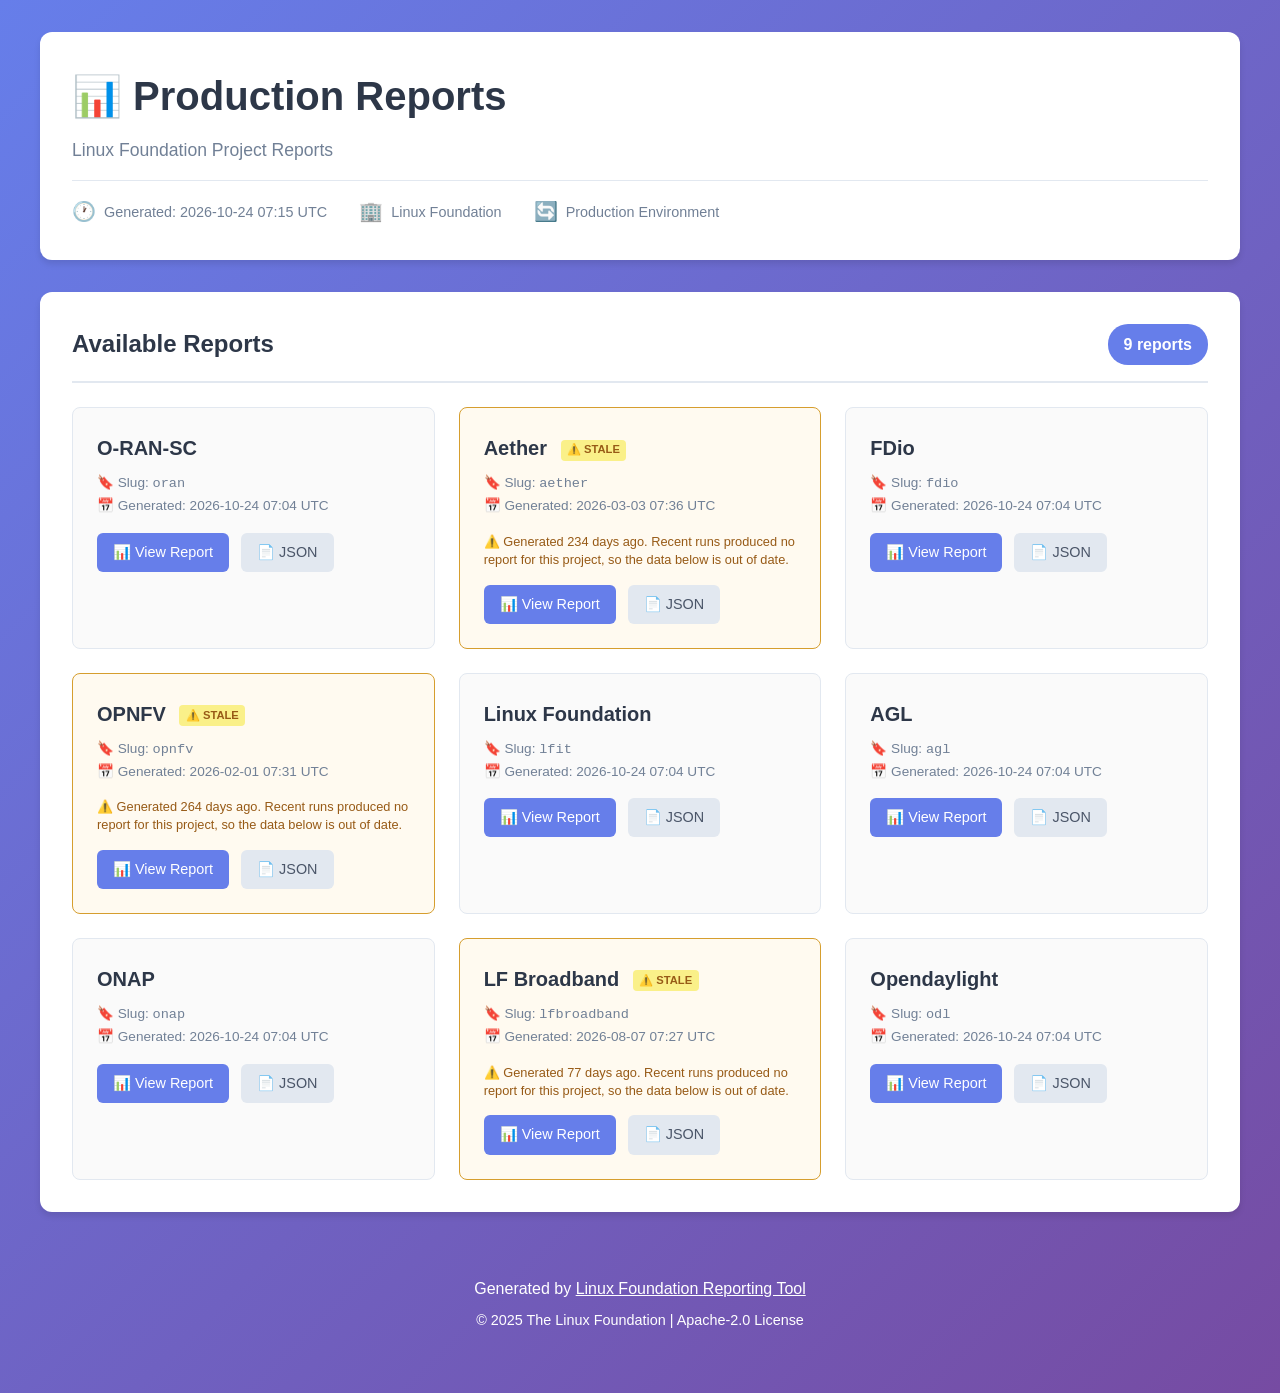
==== index.html @ 76a61de2 "chore: update production reports (run 40072667427) Generated: 2026-10-24T07:04:10Z Reports: 6 projec" ====
<!DOCTYPE html>
<html lang="en">
<head>
  <meta charset="UTF-8">
  <meta name="viewport" content="width=device-width, initial-scale=1.0">
  <title>Production Reports - Linux Foundation Reports</title>
  <style>
    * {
      margin: 0;
      padding: 0;
      box-sizing: border-box;
    }

    body {
      font-family: -apple-system, BlinkMacSystemFont, 'Segoe UI', Roboto,
                   'Helvetica Neue', Arial, sans-serif;
      line-height: 1.6;
      color: #333;
      background: linear-gradient(135deg, #667eea 0%, #764ba2 100%);
      min-height: 100vh;
      padding: 2rem 1rem;
    }

    .container {
      max-width: 1200px;
      margin: 0 auto;
    }

    header {
      background: white;
      border-radius: 12px;
      padding: 2rem;
      margin-bottom: 2rem;
      box-shadow: 0 4px 6px rgba(0, 0, 0, 0.1);
    }

    h1 {
      font-size: 2.5rem;
      margin-bottom: 0.5rem;
      color: #2d3748;
    }

    .subtitle {
      font-size: 1.1rem;
      color: #718096;
      margin-bottom: 1rem;
    }

    .meta {
      display: flex;
      gap: 2rem;
      flex-wrap: wrap;
      font-size: 0.9rem;
      color: #718096;
      padding-top: 1rem;
      border-top: 1px solid #e2e8f0;
    }

    .meta-item {
      display: flex;
      align-items: center;
      gap: 0.5rem;
    }

    .meta-icon {
      font-size: 1.2rem;
    }

    main {
      background: white;
      border-radius: 12px;
      padding: 2rem;
      box-shadow: 0 4px 6px rgba(0, 0, 0, 0.1);
    }

    .reports-header {
      display: flex;
      justify-content: space-between;
      align-items: center;
      margin-bottom: 1.5rem;
      padding-bottom: 1rem;
      border-bottom: 2px solid #e2e8f0;
    }

    .reports-title {
      font-size: 1.5rem;
      color: #2d3748;
    }

    .report-count {
      background: #667eea;
      color: white;
      padding: 0.5rem 1rem;
      border-radius: 20px;
      font-weight: 600;
    }

    .reports-grid {
      display: grid;
      grid-template-columns: repeat(auto-fill, minmax(300px, 1fr));
      gap: 1.5rem;
    }

    .report-card {
      border: 1px solid #e2e8f0;
      border-radius: 8px;
      padding: 1.5rem;
      transition: all 0.3s ease;
      background: #fafafa;
    }

    .report-card:hover {
      transform: translateY(-4px);
      box-shadow: 0 8px 16px rgba(102, 126, 234, 0.2);
      border-color: #667eea;
    }

    .report-card.stale {
      border-color: #d69e2e;
      background: #fffaf0;
    }

    .stale-badge {
      display: inline-block;
      font-size: 0.7rem;
      font-weight: 600;
      color: #975a16;
      background: #faf089;
      border-radius: 4px;
      padding: 0.1rem 0.4rem;
      margin-left: 0.5rem;
      vertical-align: middle;
    }

    .stale-note {
      font-size: 0.8rem;
      line-height: 1.4;
      color: #975a16;
      margin-bottom: 1rem;
    }

    .report-name {
      font-size: 1.25rem;
      font-weight: 600;
      color: #2d3748;
      margin-bottom: 0.5rem;
    }

    .report-info {
      font-size: 0.85rem;
      color: #718096;
      margin-bottom: 1rem;
    }

    .report-links {
      display: flex;
      gap: 0.75rem;
      flex-wrap: wrap;
    }

    .btn {
      display: inline-flex;
      align-items: center;
      gap: 0.5rem;
      padding: 0.5rem 1rem;
      border-radius: 6px;
      text-decoration: none;
      font-weight: 500;
      font-size: 0.9rem;
      transition: all 0.2s ease;
    }

    .btn-primary {
      background: #667eea;
      color: white;
    }

    .btn-primary:hover {
      background: #5568d3;
      transform: translateY(-1px);
    }

    .btn-secondary {
      background: #e2e8f0;
      color: #4a5568;
    }

    .btn-secondary:hover {
      background: #cbd5e0;
    }

    .empty-state {
      text-align: center;
      padding: 4rem 2rem;
      color: #718096;
    }

    .empty-state-icon {
      font-size: 4rem;
      margin-bottom: 1rem;
    }

    footer {
      text-align: center;
      padding: 2rem;
      color: white;
      margin-top: 2rem;
    }

    footer a {
      color: white;
      text-decoration: underline;
    }

    @media (max-width: 768px) {
      h1 {
        font-size: 2rem;
      }

      .reports-grid {
        grid-template-columns: 1fr;
      }

      .meta {
        flex-direction: column;
        gap: 0.5rem;
      }
    }
  </style>
</head>
<body>
  <div class="container">
    <header>
      <h1>📊 Production Reports</h1>
      <p class="subtitle">Linux Foundation Project Reports</p>
      <div class="meta">
        <div class="meta-item">
          <span class="meta-icon">🕐</span>
          <span>Generated: 2026-10-24 07:15 UTC</span>
        </div>
        <div class="meta-item">
          <span class="meta-icon">🏢</span>
          <span>Linux Foundation</span>
        </div>
        <div class="meta-item">
          <span class="meta-icon">🔄</span>
          <span>Production Environment</span>
        </div>
      </div>
    </header>

    <main>
      <div class="reports-header">
        <h2 class="reports-title">Available Reports</h2>
        <span class="report-count">9 reports</span>
      </div>

<div class="reports-grid">
        <div class="report-card">
          <div class="report-name">O-RAN-SC</div>
          <div class="report-info">
            <div>🔖 Slug: <code>oran</code></div>
            <div>📅 Generated: 2026-10-24 07:04 UTC</div>
          </div>
          
          <div class="report-links">
            <a href="/project-reporting-tool/oran/report.html" class="btn btn-primary">
              📊 View Report
            </a>
            <a href="/project-reporting-tool/oran/report_raw.json" class="btn btn-secondary">
              📄 JSON
            </a>
          </div>
        </div>
        <div class="report-card stale">
          <div class="report-name">Aether <span class="stale-badge">⚠️ STALE</span></div>
          <div class="report-info">
            <div>🔖 Slug: <code>aether</code></div>
            <div>📅 Generated: 2026-03-03 07:36 UTC</div>
          </div>
          <div class="stale-note">⚠️ Generated 234 days ago. Recent runs produced no report for this project, so the data below is out of date.</div>
          <div class="report-links">
            <a href="/project-reporting-tool/aether/report.html" class="btn btn-primary">
              📊 View Report
            </a>
            <a href="/project-reporting-tool/aether/report_raw.json" class="btn btn-secondary">
              📄 JSON
            </a>
          </div>
        </div>
        <div class="report-card">
          <div class="report-name">FDio</div>
          <div class="report-info">
            <div>🔖 Slug: <code>fdio</code></div>
            <div>📅 Generated: 2026-10-24 07:04 UTC</div>
          </div>
          
          <div class="report-links">
            <a href="/project-reporting-tool/fdio/report.html" class="btn btn-primary">
              📊 View Report
            </a>
            <a href="/project-reporting-tool/fdio/report_raw.json" class="btn btn-secondary">
              📄 JSON
            </a>
          </div>
        </div>
        <div class="report-card stale">
          <div class="report-name">OPNFV <span class="stale-badge">⚠️ STALE</span></div>
          <div class="report-info">
            <div>🔖 Slug: <code>opnfv</code></div>
            <div>📅 Generated: 2026-02-01 07:31 UTC</div>
          </div>
          <div class="stale-note">⚠️ Generated 264 days ago. Recent runs produced no report for this project, so the data below is out of date.</div>
          <div class="report-links">
            <a href="/project-reporting-tool/opnfv/report.html" class="btn btn-primary">
              📊 View Report
            </a>
            <a href="/project-reporting-tool/opnfv/report_raw.json" class="btn btn-secondary">
              📄 JSON
            </a>
          </div>
        </div>
        <div class="report-card">
          <div class="report-name">Linux Foundation</div>
          <div class="report-info">
            <div>🔖 Slug: <code>lfit</code></div>
            <div>📅 Generated: 2026-10-24 07:04 UTC</div>
          </div>
          
          <div class="report-links">
            <a href="/project-reporting-tool/lfit/report.html" class="btn btn-primary">
              📊 View Report
            </a>
            <a href="/project-reporting-tool/lfit/report_raw.json" class="btn btn-secondary">
              📄 JSON
            </a>
          </div>
        </div>
        <div class="report-card">
          <div class="report-name">AGL</div>
          <div class="report-info">
            <div>🔖 Slug: <code>agl</code></div>
            <div>📅 Generated: 2026-10-24 07:04 UTC</div>
          </div>
          
          <div class="report-links">
            <a href="/project-reporting-tool/agl/report.html" class="btn btn-primary">
              📊 View Report
            </a>
            <a href="/project-reporting-tool/agl/report_raw.json" class="btn btn-secondary">
              📄 JSON
            </a>
          </div>
        </div>
        <div class="report-card">
          <div class="report-name">ONAP</div>
          <div class="report-info">
            <div>🔖 Slug: <code>onap</code></div>
            <div>📅 Generated: 2026-10-24 07:04 UTC</div>
          </div>
          
          <div class="report-links">
            <a href="/project-reporting-tool/onap/report.html" class="btn btn-primary">
              📊 View Report
            </a>
            <a href="/project-reporting-tool/onap/report_raw.json" class="btn btn-secondary">
              📄 JSON
            </a>
          </div>
        </div>
        <div class="report-card stale">
          <div class="report-name">LF Broadband <span class="stale-badge">⚠️ STALE</span></div>
          <div class="report-info">
            <div>🔖 Slug: <code>lfbroadband</code></div>
            <div>📅 Generated: 2026-08-07 07:27 UTC</div>
          </div>
          <div class="stale-note">⚠️ Generated 77 days ago. Recent runs produced no report for this project, so the data below is out of date.</div>
          <div class="report-links">
            <a href="/project-reporting-tool/lfbroadband/report.html" class="btn btn-primary">
              📊 View Report
            </a>
            <a href="/project-reporting-tool/lfbroadband/report_raw.json" class="btn btn-secondary">
              📄 JSON
            </a>
          </div>
        </div>
        <div class="report-card">
          <div class="report-name">Opendaylight</div>
          <div class="report-info">
            <div>🔖 Slug: <code>odl</code></div>
            <div>📅 Generated: 2026-10-24 07:04 UTC</div>
          </div>
          
          <div class="report-links">
            <a href="/project-reporting-tool/odl/report.html" class="btn btn-primary">
              📊 View Report
            </a>
            <a href="/project-reporting-tool/odl/report_raw.json" class="btn btn-secondary">
              📄 JSON
            </a>
          </div>
        </div>
      </div>
    </main>

    <footer>
      <p>
        Generated by
        <a href="https://github.com/lfreleng-actions/project-reporting-tool" target="_blank">
          Linux Foundation Reporting Tool
        </a>
      </p>
      <p style="margin-top: 0.5rem; font-size: 0.9rem;">
        &copy; 2025 The Linux Foundation | Apache-2.0 License
      </p>
    </footer>
  </div>
</body>
</html>
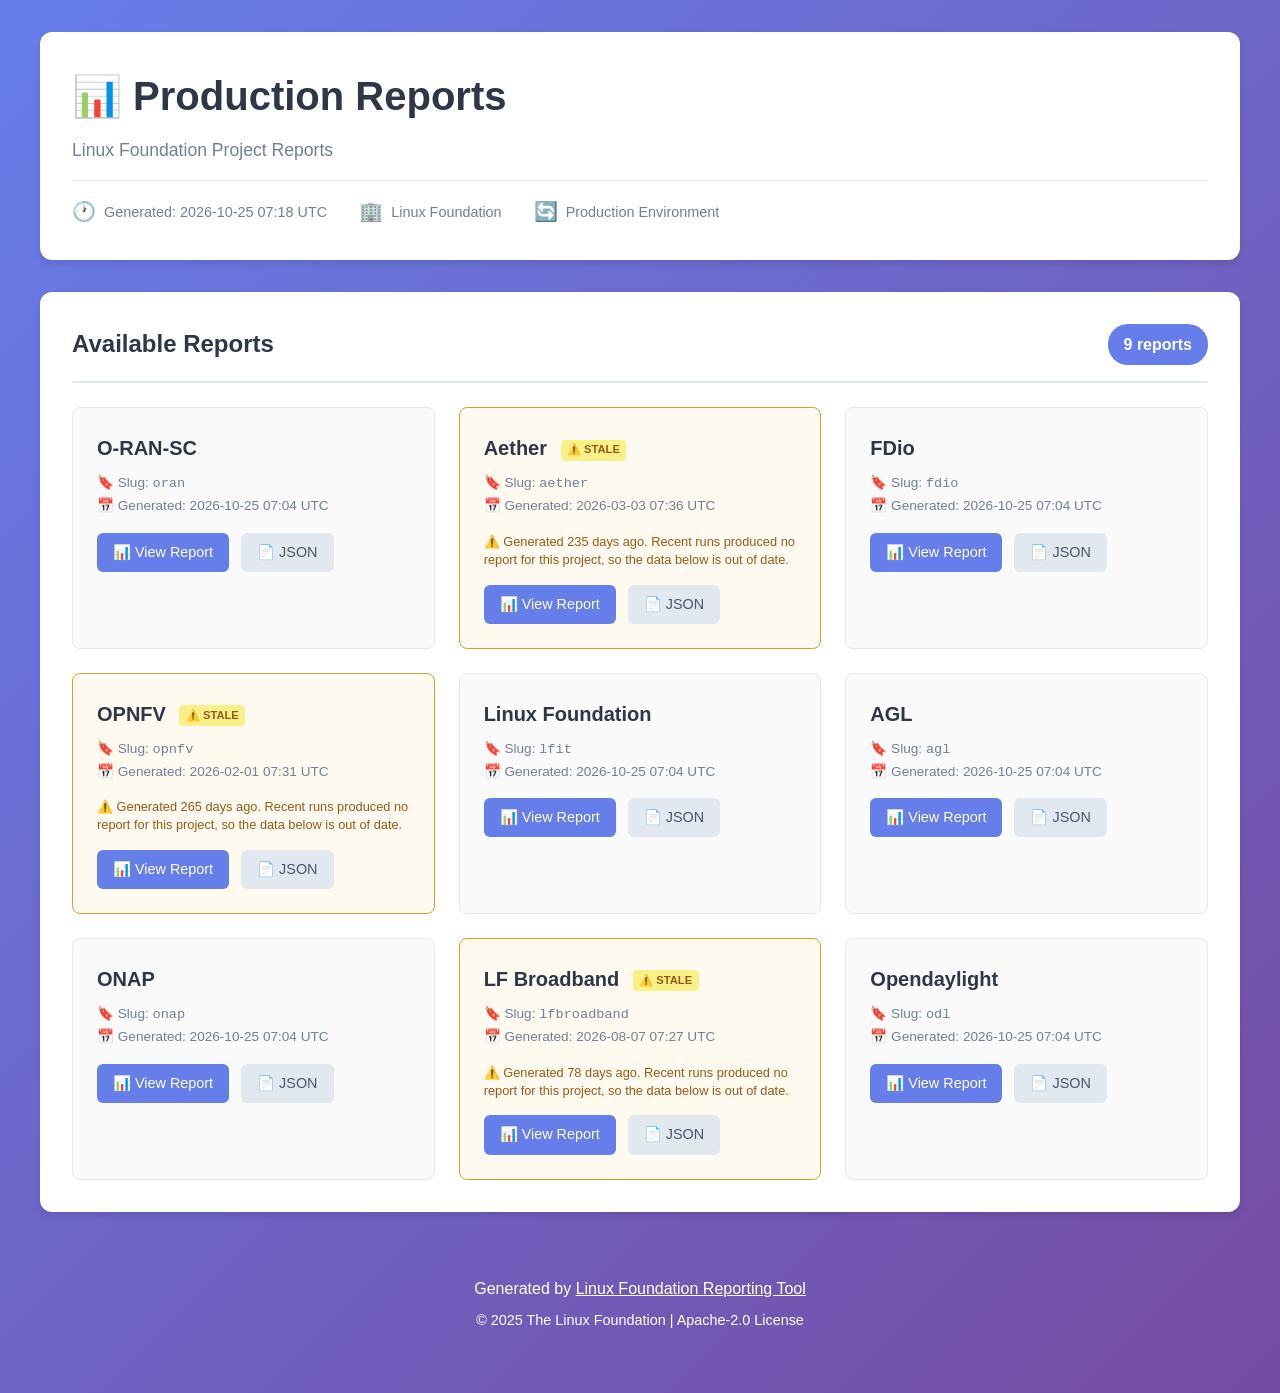
==== commit bab771f5: "chore: update production reports (run 40171403114) Generated: 2026-10-25T07:04:35Z Reports: 6 projec" ====
--- a/index.html
+++ b/index.html
@@ -236,7 +236,7 @@
       <div class="meta">
         <div class="meta-item">
           <span class="meta-icon">🕐</span>
-          <span>Generated: 2026-10-24 07:15 UTC</span>
+          <span>Generated: 2026-10-25 07:18 UTC</span>
         </div>
         <div class="meta-item">
           <span class="meta-icon">🏢</span>
@@ -260,7 +260,7 @@
           <div class="report-name">O-RAN-SC</div>
           <div class="report-info">
             <div>🔖 Slug: <code>oran</code></div>
-            <div>📅 Generated: 2026-10-24 07:04 UTC</div>
+            <div>📅 Generated: 2026-10-25 07:04 UTC</div>
           </div>
           
           <div class="report-links">
@@ -278,7 +278,7 @@
             <div>🔖 Slug: <code>aether</code></div>
             <div>📅 Generated: 2026-03-03 07:36 UTC</div>
           </div>
-          <div class="stale-note">⚠️ Generated 234 days ago. Recent runs produced no report for this project, so the data below is out of date.</div>
+          <div class="stale-note">⚠️ Generated 235 days ago. Recent runs produced no report for this project, so the data below is out of date.</div>
           <div class="report-links">
             <a href="/project-reporting-tool/aether/report.html" class="btn btn-primary">
               📊 View Report
@@ -292,7 +292,7 @@
           <div class="report-name">FDio</div>
           <div class="report-info">
             <div>🔖 Slug: <code>fdio</code></div>
-            <div>📅 Generated: 2026-10-24 07:04 UTC</div>
+            <div>📅 Generated: 2026-10-25 07:04 UTC</div>
           </div>
           
           <div class="report-links">
@@ -310,7 +310,7 @@
             <div>🔖 Slug: <code>opnfv</code></div>
             <div>📅 Generated: 2026-02-01 07:31 UTC</div>
           </div>
-          <div class="stale-note">⚠️ Generated 264 days ago. Recent runs produced no report for this project, so the data below is out of date.</div>
+          <div class="stale-note">⚠️ Generated 265 days ago. Recent runs produced no report for this project, so the data below is out of date.</div>
           <div class="report-links">
             <a href="/project-reporting-tool/opnfv/report.html" class="btn btn-primary">
               📊 View Report
@@ -324,7 +324,7 @@
           <div class="report-name">Linux Foundation</div>
           <div class="report-info">
             <div>🔖 Slug: <code>lfit</code></div>
-            <div>📅 Generated: 2026-10-24 07:04 UTC</div>
+            <div>📅 Generated: 2026-10-25 07:04 UTC</div>
           </div>
           
           <div class="report-links">
@@ -340,7 +340,7 @@
           <div class="report-name">AGL</div>
           <div class="report-info">
             <div>🔖 Slug: <code>agl</code></div>
-            <div>📅 Generated: 2026-10-24 07:04 UTC</div>
+            <div>📅 Generated: 2026-10-25 07:04 UTC</div>
           </div>
           
           <div class="report-links">
@@ -356,7 +356,7 @@
           <div class="report-name">ONAP</div>
           <div class="report-info">
             <div>🔖 Slug: <code>onap</code></div>
-            <div>📅 Generated: 2026-10-24 07:04 UTC</div>
+            <div>📅 Generated: 2026-10-25 07:04 UTC</div>
           </div>
           
           <div class="report-links">
@@ -374,7 +374,7 @@
             <div>🔖 Slug: <code>lfbroadband</code></div>
             <div>📅 Generated: 2026-08-07 07:27 UTC</div>
           </div>
-          <div class="stale-note">⚠️ Generated 77 days ago. Recent runs produced no report for this project, so the data below is out of date.</div>
+          <div class="stale-note">⚠️ Generated 78 days ago. Recent runs produced no report for this project, so the data below is out of date.</div>
           <div class="report-links">
             <a href="/project-reporting-tool/lfbroadband/report.html" class="btn btn-primary">
               📊 View Report
@@ -388,7 +388,7 @@
           <div class="report-name">Opendaylight</div>
           <div class="report-info">
             <div>🔖 Slug: <code>odl</code></div>
-            <div>📅 Generated: 2026-10-24 07:04 UTC</div>
+            <div>📅 Generated: 2026-10-25 07:04 UTC</div>
           </div>
           
           <div class="report-links">
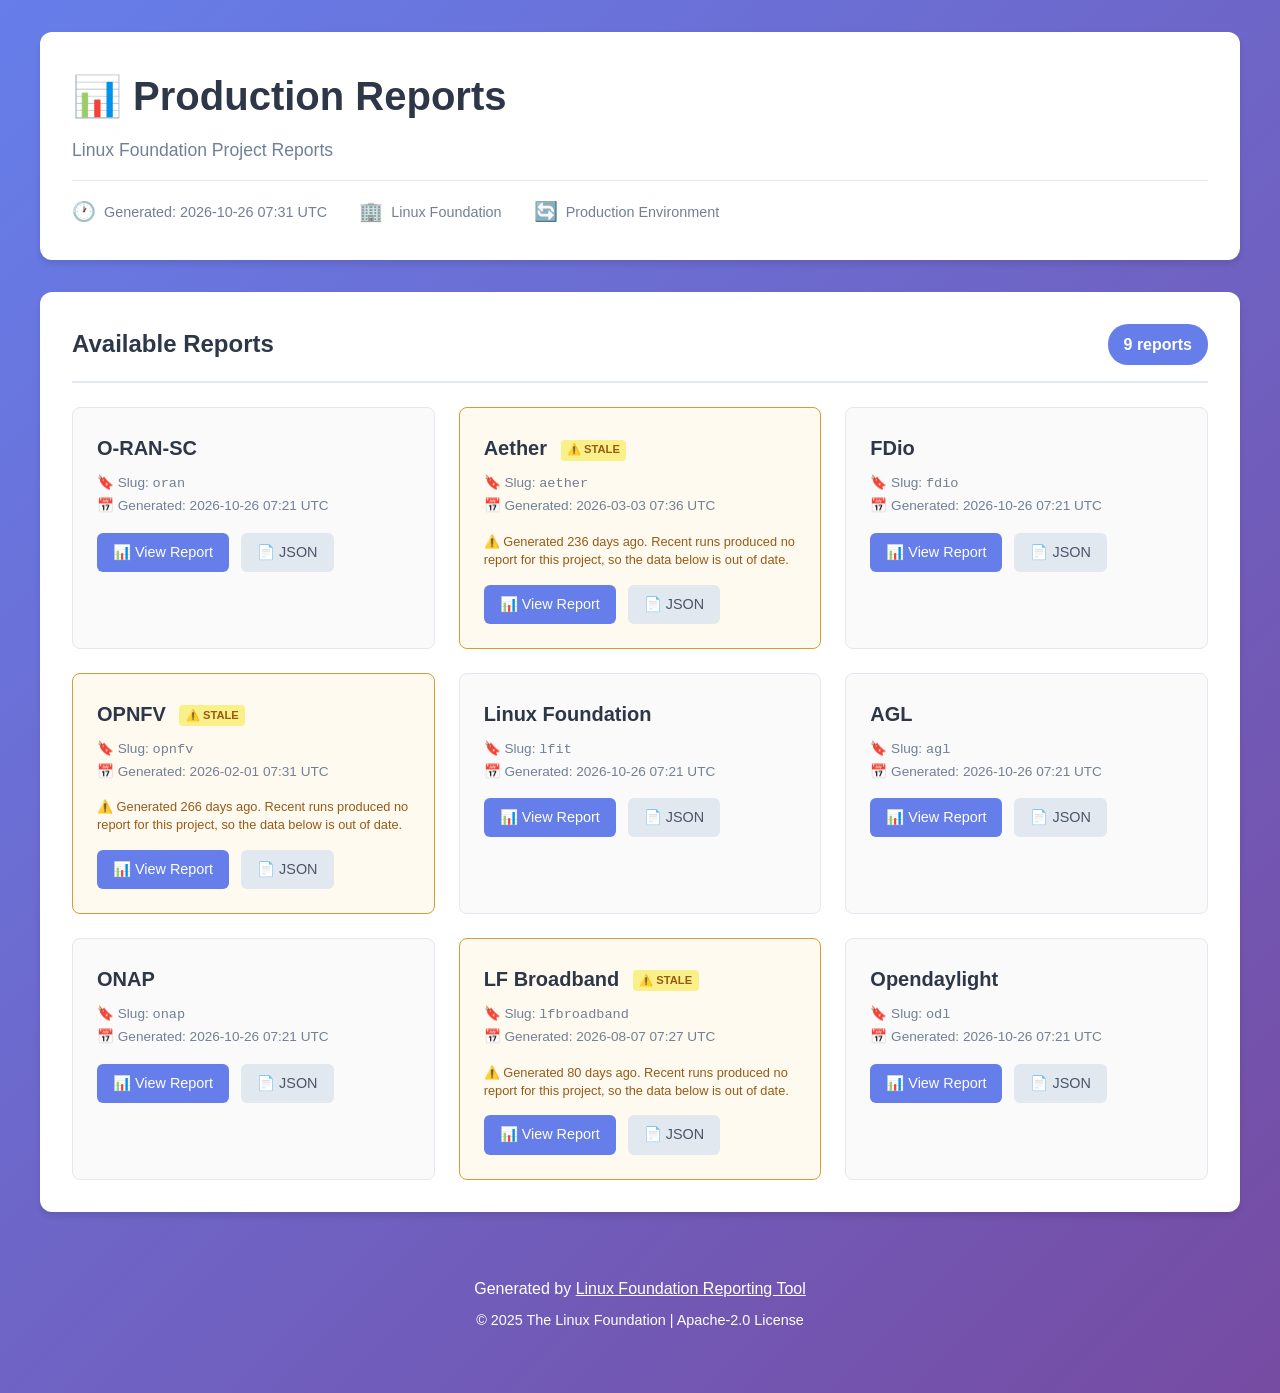
==== commit 489b50f2: "chore: update production reports (run 40285316147) Generated: 2026-10-26T07:21:49Z Reports: 6 projec" ====
--- a/index.html
+++ b/index.html
@@ -236,7 +236,7 @@
       <div class="meta">
         <div class="meta-item">
           <span class="meta-icon">🕐</span>
-          <span>Generated: 2026-10-25 07:18 UTC</span>
+          <span>Generated: 2026-10-26 07:31 UTC</span>
         </div>
         <div class="meta-item">
           <span class="meta-icon">🏢</span>
@@ -260,7 +260,7 @@
           <div class="report-name">O-RAN-SC</div>
           <div class="report-info">
             <div>🔖 Slug: <code>oran</code></div>
-            <div>📅 Generated: 2026-10-25 07:04 UTC</div>
+            <div>📅 Generated: 2026-10-26 07:21 UTC</div>
           </div>
           
           <div class="report-links">
@@ -278,7 +278,7 @@
             <div>🔖 Slug: <code>aether</code></div>
             <div>📅 Generated: 2026-03-03 07:36 UTC</div>
           </div>
-          <div class="stale-note">⚠️ Generated 235 days ago. Recent runs produced no report for this project, so the data below is out of date.</div>
+          <div class="stale-note">⚠️ Generated 236 days ago. Recent runs produced no report for this project, so the data below is out of date.</div>
           <div class="report-links">
             <a href="/project-reporting-tool/aether/report.html" class="btn btn-primary">
               📊 View Report
@@ -292,7 +292,7 @@
           <div class="report-name">FDio</div>
           <div class="report-info">
             <div>🔖 Slug: <code>fdio</code></div>
-            <div>📅 Generated: 2026-10-25 07:04 UTC</div>
+            <div>📅 Generated: 2026-10-26 07:21 UTC</div>
           </div>
           
           <div class="report-links">
@@ -310,7 +310,7 @@
             <div>🔖 Slug: <code>opnfv</code></div>
             <div>📅 Generated: 2026-02-01 07:31 UTC</div>
           </div>
-          <div class="stale-note">⚠️ Generated 265 days ago. Recent runs produced no report for this project, so the data below is out of date.</div>
+          <div class="stale-note">⚠️ Generated 266 days ago. Recent runs produced no report for this project, so the data below is out of date.</div>
           <div class="report-links">
             <a href="/project-reporting-tool/opnfv/report.html" class="btn btn-primary">
               📊 View Report
@@ -324,7 +324,7 @@
           <div class="report-name">Linux Foundation</div>
           <div class="report-info">
             <div>🔖 Slug: <code>lfit</code></div>
-            <div>📅 Generated: 2026-10-25 07:04 UTC</div>
+            <div>📅 Generated: 2026-10-26 07:21 UTC</div>
           </div>
           
           <div class="report-links">
@@ -340,7 +340,7 @@
           <div class="report-name">AGL</div>
           <div class="report-info">
             <div>🔖 Slug: <code>agl</code></div>
-            <div>📅 Generated: 2026-10-25 07:04 UTC</div>
+            <div>📅 Generated: 2026-10-26 07:21 UTC</div>
           </div>
           
           <div class="report-links">
@@ -356,7 +356,7 @@
           <div class="report-name">ONAP</div>
           <div class="report-info">
             <div>🔖 Slug: <code>onap</code></div>
-            <div>📅 Generated: 2026-10-25 07:04 UTC</div>
+            <div>📅 Generated: 2026-10-26 07:21 UTC</div>
           </div>
           
           <div class="report-links">
@@ -374,7 +374,7 @@
             <div>🔖 Slug: <code>lfbroadband</code></div>
             <div>📅 Generated: 2026-08-07 07:27 UTC</div>
           </div>
-          <div class="stale-note">⚠️ Generated 78 days ago. Recent runs produced no report for this project, so the data below is out of date.</div>
+          <div class="stale-note">⚠️ Generated 80 days ago. Recent runs produced no report for this project, so the data below is out of date.</div>
           <div class="report-links">
             <a href="/project-reporting-tool/lfbroadband/report.html" class="btn btn-primary">
               📊 View Report
@@ -388,7 +388,7 @@
           <div class="report-name">Opendaylight</div>
           <div class="report-info">
             <div>🔖 Slug: <code>odl</code></div>
-            <div>📅 Generated: 2026-10-25 07:04 UTC</div>
+            <div>📅 Generated: 2026-10-26 07:21 UTC</div>
           </div>
           
           <div class="report-links">
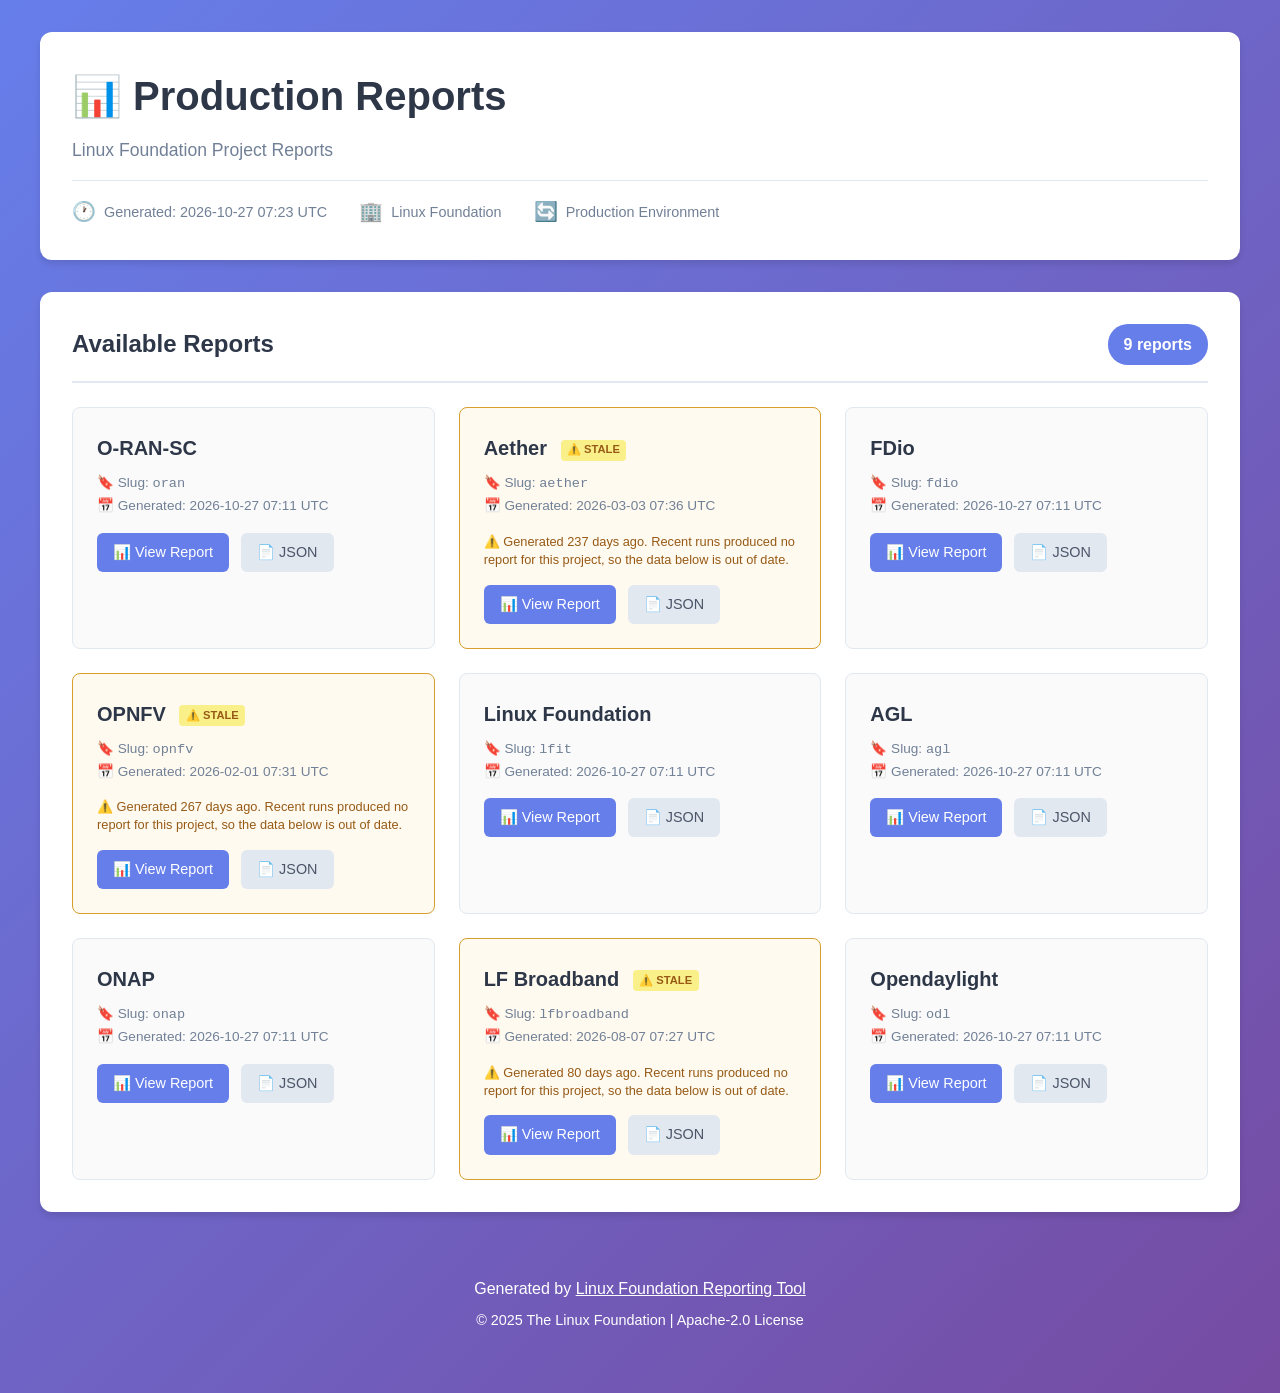
==== commit 189eb8f1: "chore: update production reports (run 40465566531) Generated: 2026-10-27T07:11:05Z Reports: 6 projec" ====
--- a/index.html
+++ b/index.html
@@ -236,7 +236,7 @@
       <div class="meta">
         <div class="meta-item">
           <span class="meta-icon">🕐</span>
-          <span>Generated: 2026-10-26 07:31 UTC</span>
+          <span>Generated: 2026-10-27 07:23 UTC</span>
         </div>
         <div class="meta-item">
           <span class="meta-icon">🏢</span>
@@ -260,7 +260,7 @@
           <div class="report-name">O-RAN-SC</div>
           <div class="report-info">
             <div>🔖 Slug: <code>oran</code></div>
-            <div>📅 Generated: 2026-10-26 07:21 UTC</div>
+            <div>📅 Generated: 2026-10-27 07:11 UTC</div>
           </div>
           
           <div class="report-links">
@@ -278,7 +278,7 @@
             <div>🔖 Slug: <code>aether</code></div>
             <div>📅 Generated: 2026-03-03 07:36 UTC</div>
           </div>
-          <div class="stale-note">⚠️ Generated 236 days ago. Recent runs produced no report for this project, so the data below is out of date.</div>
+          <div class="stale-note">⚠️ Generated 237 days ago. Recent runs produced no report for this project, so the data below is out of date.</div>
           <div class="report-links">
             <a href="/project-reporting-tool/aether/report.html" class="btn btn-primary">
               📊 View Report
@@ -292,7 +292,7 @@
           <div class="report-name">FDio</div>
           <div class="report-info">
             <div>🔖 Slug: <code>fdio</code></div>
-            <div>📅 Generated: 2026-10-26 07:21 UTC</div>
+            <div>📅 Generated: 2026-10-27 07:11 UTC</div>
           </div>
           
           <div class="report-links">
@@ -310,7 +310,7 @@
             <div>🔖 Slug: <code>opnfv</code></div>
             <div>📅 Generated: 2026-02-01 07:31 UTC</div>
           </div>
-          <div class="stale-note">⚠️ Generated 266 days ago. Recent runs produced no report for this project, so the data below is out of date.</div>
+          <div class="stale-note">⚠️ Generated 267 days ago. Recent runs produced no report for this project, so the data below is out of date.</div>
           <div class="report-links">
             <a href="/project-reporting-tool/opnfv/report.html" class="btn btn-primary">
               📊 View Report
@@ -324,7 +324,7 @@
           <div class="report-name">Linux Foundation</div>
           <div class="report-info">
             <div>🔖 Slug: <code>lfit</code></div>
-            <div>📅 Generated: 2026-10-26 07:21 UTC</div>
+            <div>📅 Generated: 2026-10-27 07:11 UTC</div>
           </div>
           
           <div class="report-links">
@@ -340,7 +340,7 @@
           <div class="report-name">AGL</div>
           <div class="report-info">
             <div>🔖 Slug: <code>agl</code></div>
-            <div>📅 Generated: 2026-10-26 07:21 UTC</div>
+            <div>📅 Generated: 2026-10-27 07:11 UTC</div>
           </div>
           
           <div class="report-links">
@@ -356,7 +356,7 @@
           <div class="report-name">ONAP</div>
           <div class="report-info">
             <div>🔖 Slug: <code>onap</code></div>
-            <div>📅 Generated: 2026-10-26 07:21 UTC</div>
+            <div>📅 Generated: 2026-10-27 07:11 UTC</div>
           </div>
           
           <div class="report-links">
@@ -388,7 +388,7 @@
           <div class="report-name">Opendaylight</div>
           <div class="report-info">
             <div>🔖 Slug: <code>odl</code></div>
-            <div>📅 Generated: 2026-10-26 07:21 UTC</div>
+            <div>📅 Generated: 2026-10-27 07:11 UTC</div>
           </div>
           
           <div class="report-links">
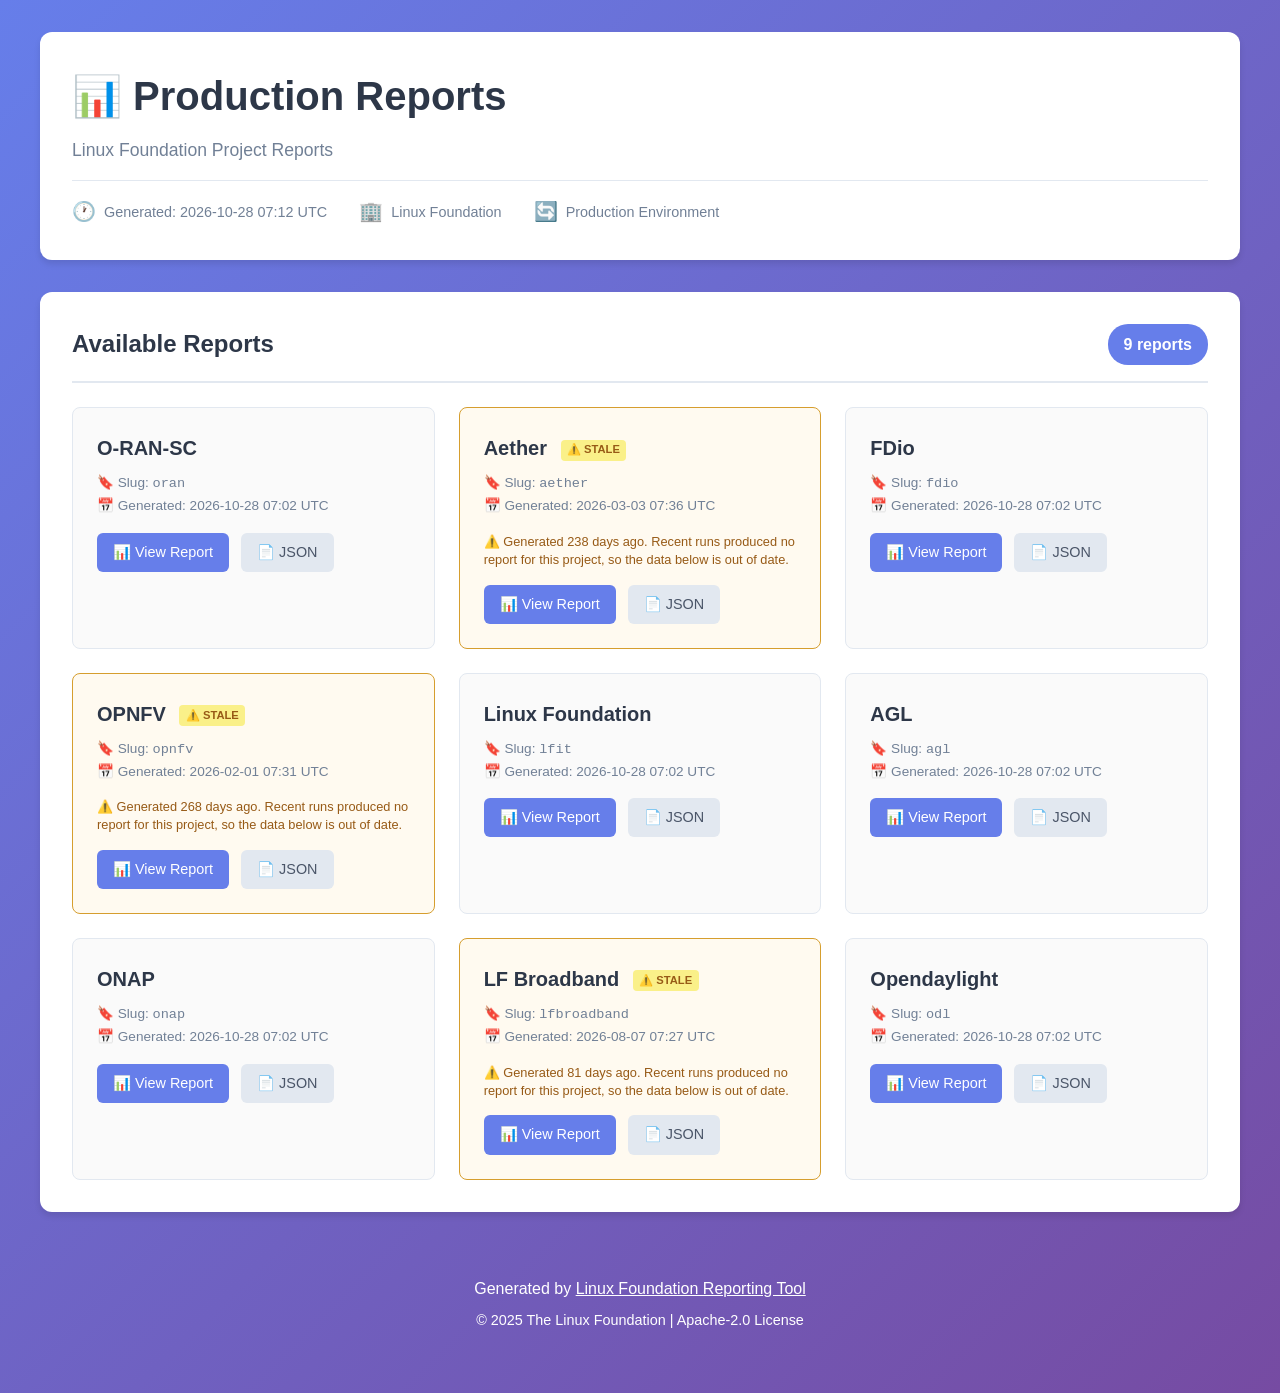
==== commit 7a3582cb: "chore: update production reports (run 40647523832) Generated: 2026-10-28T07:02:36Z Reports: 6 projec" ====
--- a/index.html
+++ b/index.html
@@ -236,7 +236,7 @@
       <div class="meta">
         <div class="meta-item">
           <span class="meta-icon">🕐</span>
-          <span>Generated: 2026-10-27 07:23 UTC</span>
+          <span>Generated: 2026-10-28 07:12 UTC</span>
         </div>
         <div class="meta-item">
           <span class="meta-icon">🏢</span>
@@ -260,7 +260,7 @@
           <div class="report-name">O-RAN-SC</div>
           <div class="report-info">
             <div>🔖 Slug: <code>oran</code></div>
-            <div>📅 Generated: 2026-10-27 07:11 UTC</div>
+            <div>📅 Generated: 2026-10-28 07:02 UTC</div>
           </div>
           
           <div class="report-links">
@@ -278,7 +278,7 @@
             <div>🔖 Slug: <code>aether</code></div>
             <div>📅 Generated: 2026-03-03 07:36 UTC</div>
           </div>
-          <div class="stale-note">⚠️ Generated 237 days ago. Recent runs produced no report for this project, so the data below is out of date.</div>
+          <div class="stale-note">⚠️ Generated 238 days ago. Recent runs produced no report for this project, so the data below is out of date.</div>
           <div class="report-links">
             <a href="/project-reporting-tool/aether/report.html" class="btn btn-primary">
               📊 View Report
@@ -292,7 +292,7 @@
           <div class="report-name">FDio</div>
           <div class="report-info">
             <div>🔖 Slug: <code>fdio</code></div>
-            <div>📅 Generated: 2026-10-27 07:11 UTC</div>
+            <div>📅 Generated: 2026-10-28 07:02 UTC</div>
           </div>
           
           <div class="report-links">
@@ -310,7 +310,7 @@
             <div>🔖 Slug: <code>opnfv</code></div>
             <div>📅 Generated: 2026-02-01 07:31 UTC</div>
           </div>
-          <div class="stale-note">⚠️ Generated 267 days ago. Recent runs produced no report for this project, so the data below is out of date.</div>
+          <div class="stale-note">⚠️ Generated 268 days ago. Recent runs produced no report for this project, so the data below is out of date.</div>
           <div class="report-links">
             <a href="/project-reporting-tool/opnfv/report.html" class="btn btn-primary">
               📊 View Report
@@ -324,7 +324,7 @@
           <div class="report-name">Linux Foundation</div>
           <div class="report-info">
             <div>🔖 Slug: <code>lfit</code></div>
-            <div>📅 Generated: 2026-10-27 07:11 UTC</div>
+            <div>📅 Generated: 2026-10-28 07:02 UTC</div>
           </div>
           
           <div class="report-links">
@@ -340,7 +340,7 @@
           <div class="report-name">AGL</div>
           <div class="report-info">
             <div>🔖 Slug: <code>agl</code></div>
-            <div>📅 Generated: 2026-10-27 07:11 UTC</div>
+            <div>📅 Generated: 2026-10-28 07:02 UTC</div>
           </div>
           
           <div class="report-links">
@@ -356,7 +356,7 @@
           <div class="report-name">ONAP</div>
           <div class="report-info">
             <div>🔖 Slug: <code>onap</code></div>
-            <div>📅 Generated: 2026-10-27 07:11 UTC</div>
+            <div>📅 Generated: 2026-10-28 07:02 UTC</div>
           </div>
           
           <div class="report-links">
@@ -374,7 +374,7 @@
             <div>🔖 Slug: <code>lfbroadband</code></div>
             <div>📅 Generated: 2026-08-07 07:27 UTC</div>
           </div>
-          <div class="stale-note">⚠️ Generated 80 days ago. Recent runs produced no report for this project, so the data below is out of date.</div>
+          <div class="stale-note">⚠️ Generated 81 days ago. Recent runs produced no report for this project, so the data below is out of date.</div>
           <div class="report-links">
             <a href="/project-reporting-tool/lfbroadband/report.html" class="btn btn-primary">
               📊 View Report
@@ -388,7 +388,7 @@
           <div class="report-name">Opendaylight</div>
           <div class="report-info">
             <div>🔖 Slug: <code>odl</code></div>
-            <div>📅 Generated: 2026-10-27 07:11 UTC</div>
+            <div>📅 Generated: 2026-10-28 07:02 UTC</div>
           </div>
           
           <div class="report-links">
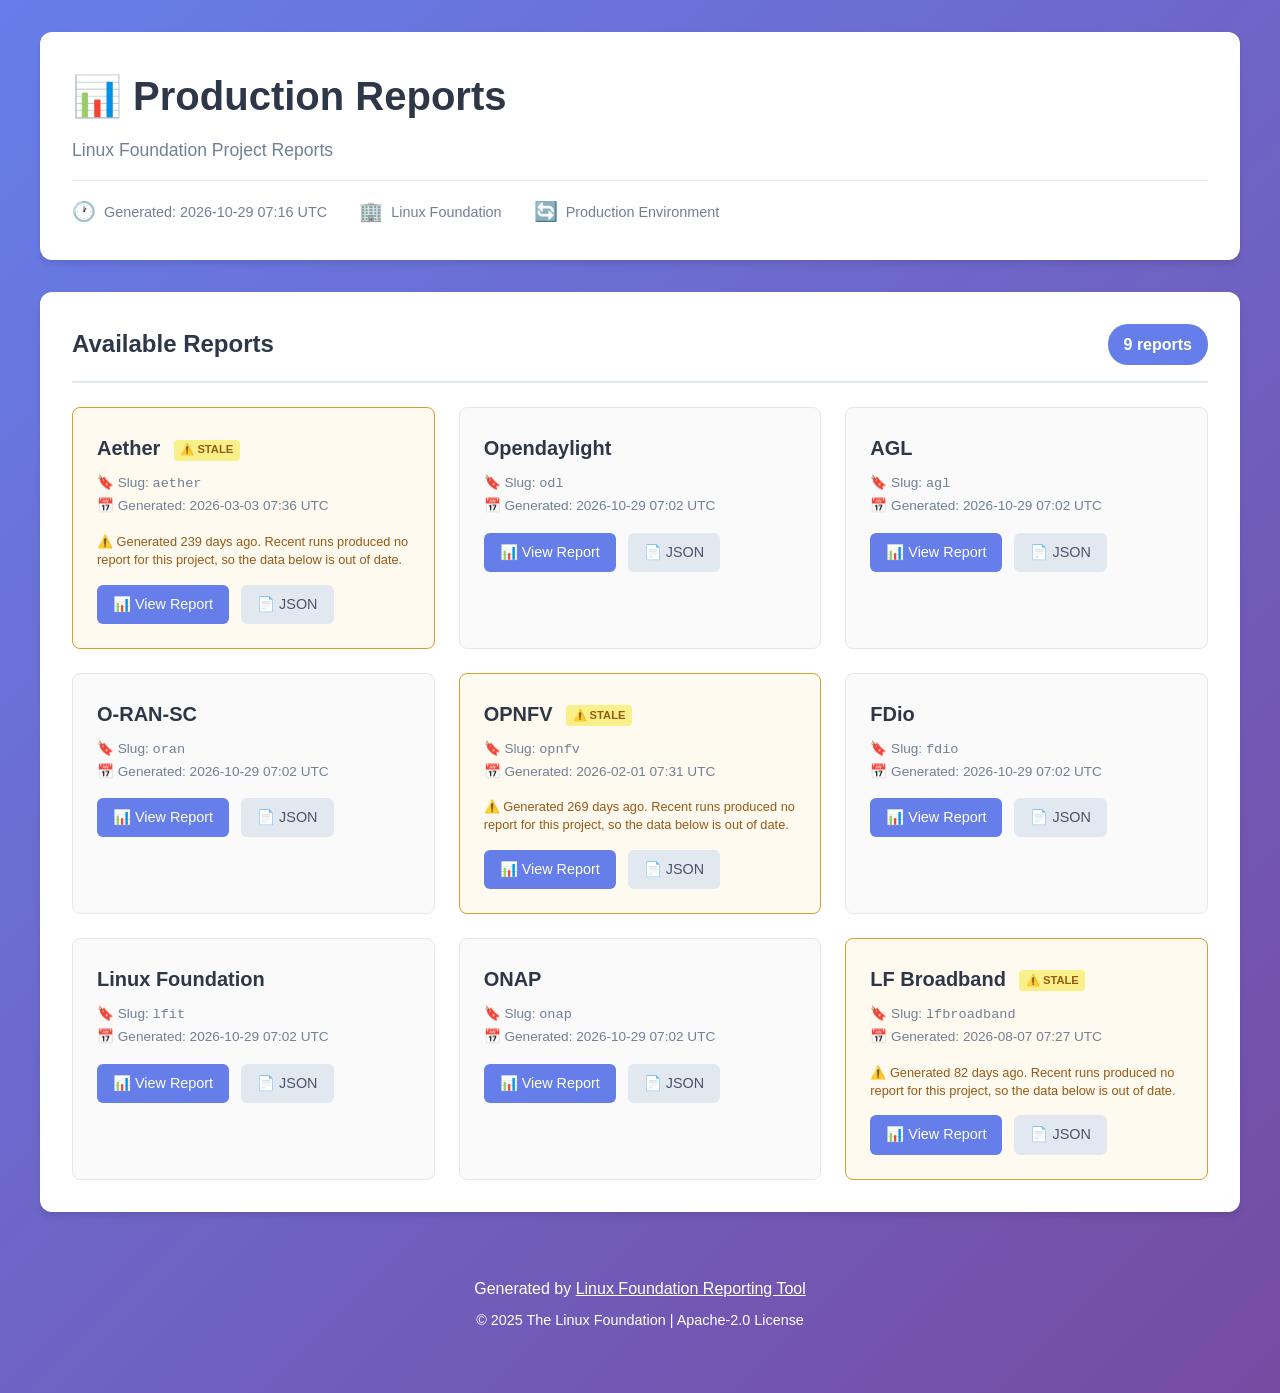
==== commit b58579e7: "chore: update production reports (run 40832872742) Generated: 2026-10-29T07:02:37Z Reports: 6 projec" ====
--- a/index.html
+++ b/index.html
@@ -236,7 +236,7 @@
       <div class="meta">
         <div class="meta-item">
           <span class="meta-icon">🕐</span>
-          <span>Generated: 2026-10-28 07:12 UTC</span>
+          <span>Generated: 2026-10-29 07:16 UTC</span>
         </div>
         <div class="meta-item">
           <span class="meta-icon">🏢</span>
@@ -256,29 +256,13 @@
       </div>
 
 <div class="reports-grid">
-        <div class="report-card">
-          <div class="report-name">O-RAN-SC</div>
-          <div class="report-info">
-            <div>🔖 Slug: <code>oran</code></div>
-            <div>📅 Generated: 2026-10-28 07:02 UTC</div>
-          </div>
-          
-          <div class="report-links">
-            <a href="/project-reporting-tool/oran/report.html" class="btn btn-primary">
-              📊 View Report
-            </a>
-            <a href="/project-reporting-tool/oran/report_raw.json" class="btn btn-secondary">
-              📄 JSON
-            </a>
-          </div>
-        </div>
         <div class="report-card stale">
           <div class="report-name">Aether <span class="stale-badge">⚠️ STALE</span></div>
           <div class="report-info">
             <div>🔖 Slug: <code>aether</code></div>
             <div>📅 Generated: 2026-03-03 07:36 UTC</div>
           </div>
-          <div class="stale-note">⚠️ Generated 238 days ago. Recent runs produced no report for this project, so the data below is out of date.</div>
+          <div class="stale-note">⚠️ Generated 239 days ago. Recent runs produced no report for this project, so the data below is out of date.</div>
           <div class="report-links">
             <a href="/project-reporting-tool/aether/report.html" class="btn btn-primary">
               📊 View Report
@@ -289,17 +273,49 @@
           </div>
         </div>
         <div class="report-card">
-          <div class="report-name">FDio</div>
-          <div class="report-info">
-            <div>🔖 Slug: <code>fdio</code></div>
-            <div>📅 Generated: 2026-10-28 07:02 UTC</div>
-          </div>
-          
-          <div class="report-links">
-            <a href="/project-reporting-tool/fdio/report.html" class="btn btn-primary">
-              📊 View Report
-            </a>
-            <a href="/project-reporting-tool/fdio/report_raw.json" class="btn btn-secondary">
+          <div class="report-name">Opendaylight</div>
+          <div class="report-info">
+            <div>🔖 Slug: <code>odl</code></div>
+            <div>📅 Generated: 2026-10-29 07:02 UTC</div>
+          </div>
+          
+          <div class="report-links">
+            <a href="/project-reporting-tool/odl/report.html" class="btn btn-primary">
+              📊 View Report
+            </a>
+            <a href="/project-reporting-tool/odl/report_raw.json" class="btn btn-secondary">
+              📄 JSON
+            </a>
+          </div>
+        </div>
+        <div class="report-card">
+          <div class="report-name">AGL</div>
+          <div class="report-info">
+            <div>🔖 Slug: <code>agl</code></div>
+            <div>📅 Generated: 2026-10-29 07:02 UTC</div>
+          </div>
+          
+          <div class="report-links">
+            <a href="/project-reporting-tool/agl/report.html" class="btn btn-primary">
+              📊 View Report
+            </a>
+            <a href="/project-reporting-tool/agl/report_raw.json" class="btn btn-secondary">
+              📄 JSON
+            </a>
+          </div>
+        </div>
+        <div class="report-card">
+          <div class="report-name">O-RAN-SC</div>
+          <div class="report-info">
+            <div>🔖 Slug: <code>oran</code></div>
+            <div>📅 Generated: 2026-10-29 07:02 UTC</div>
+          </div>
+          
+          <div class="report-links">
+            <a href="/project-reporting-tool/oran/report.html" class="btn btn-primary">
+              📊 View Report
+            </a>
+            <a href="/project-reporting-tool/oran/report_raw.json" class="btn btn-secondary">
               📄 JSON
             </a>
           </div>
@@ -310,7 +326,7 @@
             <div>🔖 Slug: <code>opnfv</code></div>
             <div>📅 Generated: 2026-02-01 07:31 UTC</div>
           </div>
-          <div class="stale-note">⚠️ Generated 268 days ago. Recent runs produced no report for this project, so the data below is out of date.</div>
+          <div class="stale-note">⚠️ Generated 269 days ago. Recent runs produced no report for this project, so the data below is out of date.</div>
           <div class="report-links">
             <a href="/project-reporting-tool/opnfv/report.html" class="btn btn-primary">
               📊 View Report
@@ -321,10 +337,26 @@
           </div>
         </div>
         <div class="report-card">
+          <div class="report-name">FDio</div>
+          <div class="report-info">
+            <div>🔖 Slug: <code>fdio</code></div>
+            <div>📅 Generated: 2026-10-29 07:02 UTC</div>
+          </div>
+          
+          <div class="report-links">
+            <a href="/project-reporting-tool/fdio/report.html" class="btn btn-primary">
+              📊 View Report
+            </a>
+            <a href="/project-reporting-tool/fdio/report_raw.json" class="btn btn-secondary">
+              📄 JSON
+            </a>
+          </div>
+        </div>
+        <div class="report-card">
           <div class="report-name">Linux Foundation</div>
           <div class="report-info">
             <div>🔖 Slug: <code>lfit</code></div>
-            <div>📅 Generated: 2026-10-28 07:02 UTC</div>
+            <div>📅 Generated: 2026-10-29 07:02 UTC</div>
           </div>
           
           <div class="report-links">
@@ -337,26 +369,10 @@
           </div>
         </div>
         <div class="report-card">
-          <div class="report-name">AGL</div>
-          <div class="report-info">
-            <div>🔖 Slug: <code>agl</code></div>
-            <div>📅 Generated: 2026-10-28 07:02 UTC</div>
-          </div>
-          
-          <div class="report-links">
-            <a href="/project-reporting-tool/agl/report.html" class="btn btn-primary">
-              📊 View Report
-            </a>
-            <a href="/project-reporting-tool/agl/report_raw.json" class="btn btn-secondary">
-              📄 JSON
-            </a>
-          </div>
-        </div>
-        <div class="report-card">
           <div class="report-name">ONAP</div>
           <div class="report-info">
             <div>🔖 Slug: <code>onap</code></div>
-            <div>📅 Generated: 2026-10-28 07:02 UTC</div>
+            <div>📅 Generated: 2026-10-29 07:02 UTC</div>
           </div>
           
           <div class="report-links">
@@ -374,28 +390,12 @@
             <div>🔖 Slug: <code>lfbroadband</code></div>
             <div>📅 Generated: 2026-08-07 07:27 UTC</div>
           </div>
-          <div class="stale-note">⚠️ Generated 81 days ago. Recent runs produced no report for this project, so the data below is out of date.</div>
+          <div class="stale-note">⚠️ Generated 82 days ago. Recent runs produced no report for this project, so the data below is out of date.</div>
           <div class="report-links">
             <a href="/project-reporting-tool/lfbroadband/report.html" class="btn btn-primary">
               📊 View Report
             </a>
             <a href="/project-reporting-tool/lfbroadband/report_raw.json" class="btn btn-secondary">
-              📄 JSON
-            </a>
-          </div>
-        </div>
-        <div class="report-card">
-          <div class="report-name">Opendaylight</div>
-          <div class="report-info">
-            <div>🔖 Slug: <code>odl</code></div>
-            <div>📅 Generated: 2026-10-28 07:02 UTC</div>
-          </div>
-          
-          <div class="report-links">
-            <a href="/project-reporting-tool/odl/report.html" class="btn btn-primary">
-              📊 View Report
-            </a>
-            <a href="/project-reporting-tool/odl/report_raw.json" class="btn btn-secondary">
               📄 JSON
             </a>
           </div>
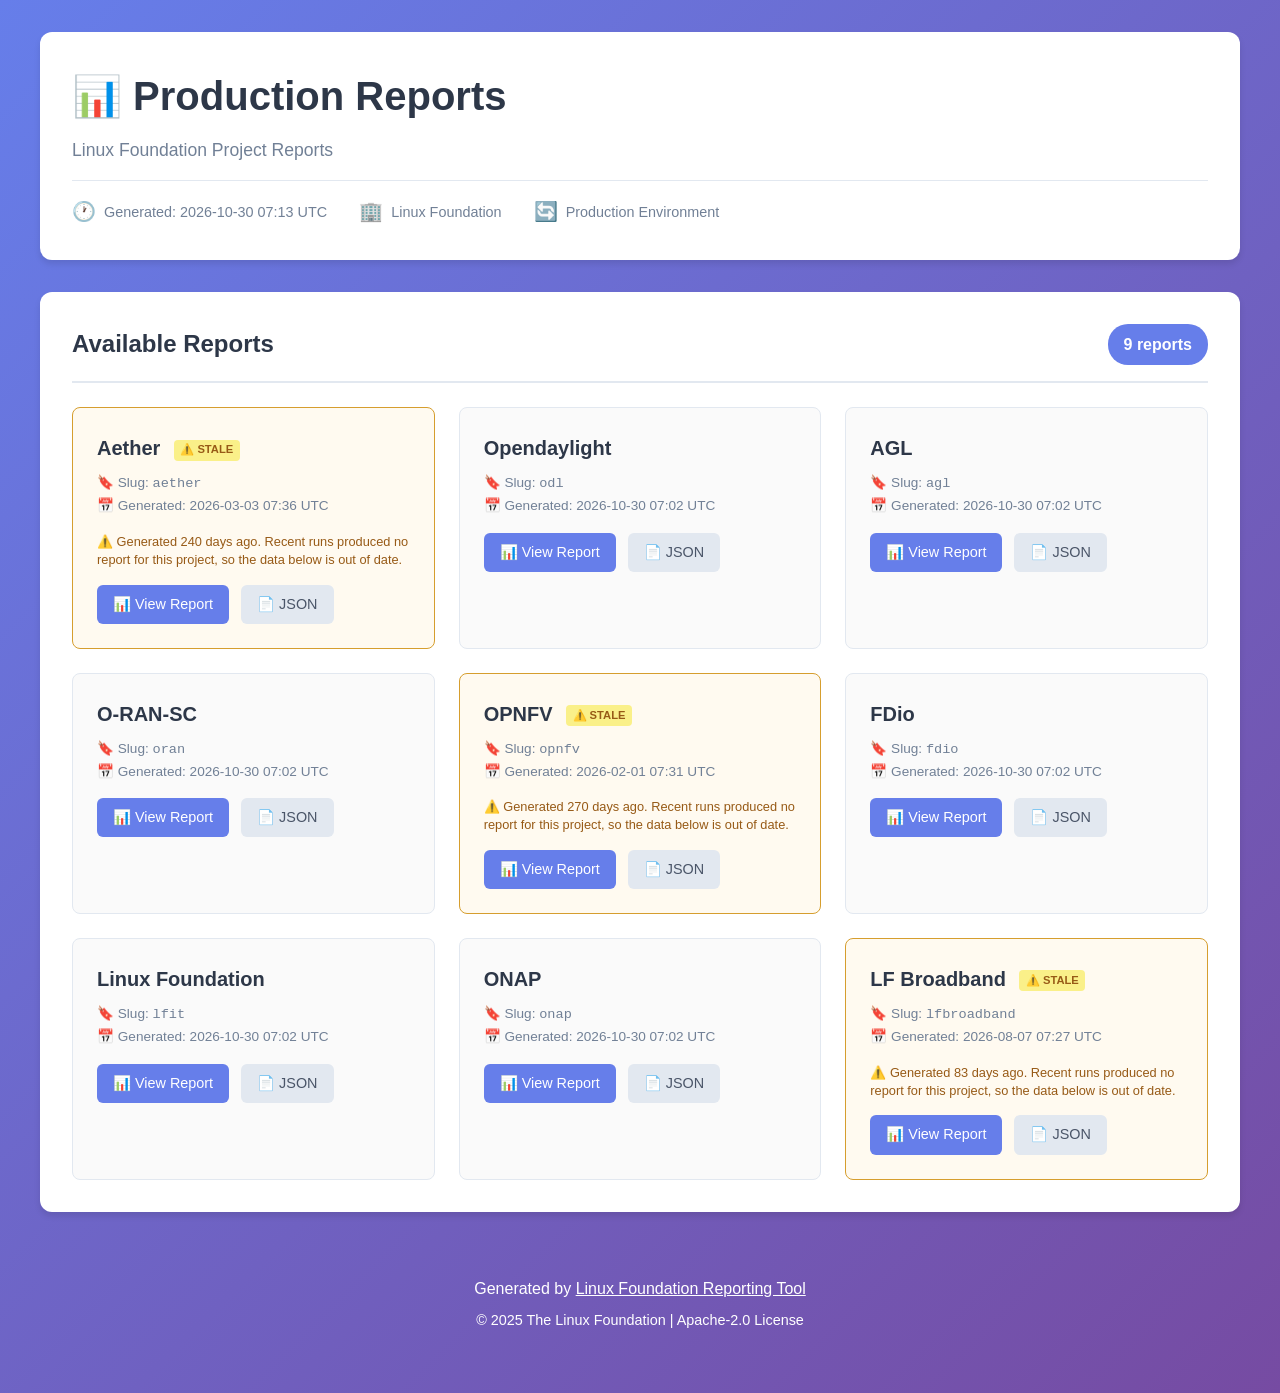
==== commit 6c1b1e9e: "chore: update production reports (run 41017585950) Generated: 2026-10-30T07:02:17Z Reports: 6 projec" ====
--- a/index.html
+++ b/index.html
@@ -236,7 +236,7 @@
       <div class="meta">
         <div class="meta-item">
           <span class="meta-icon">🕐</span>
-          <span>Generated: 2026-10-29 07:16 UTC</span>
+          <span>Generated: 2026-10-30 07:13 UTC</span>
         </div>
         <div class="meta-item">
           <span class="meta-icon">🏢</span>
@@ -262,7 +262,7 @@
             <div>🔖 Slug: <code>aether</code></div>
             <div>📅 Generated: 2026-03-03 07:36 UTC</div>
           </div>
-          <div class="stale-note">⚠️ Generated 239 days ago. Recent runs produced no report for this project, so the data below is out of date.</div>
+          <div class="stale-note">⚠️ Generated 240 days ago. Recent runs produced no report for this project, so the data below is out of date.</div>
           <div class="report-links">
             <a href="/project-reporting-tool/aether/report.html" class="btn btn-primary">
               📊 View Report
@@ -276,7 +276,7 @@
           <div class="report-name">Opendaylight</div>
           <div class="report-info">
             <div>🔖 Slug: <code>odl</code></div>
-            <div>📅 Generated: 2026-10-29 07:02 UTC</div>
+            <div>📅 Generated: 2026-10-30 07:02 UTC</div>
           </div>
           
           <div class="report-links">
@@ -292,7 +292,7 @@
           <div class="report-name">AGL</div>
           <div class="report-info">
             <div>🔖 Slug: <code>agl</code></div>
-            <div>📅 Generated: 2026-10-29 07:02 UTC</div>
+            <div>📅 Generated: 2026-10-30 07:02 UTC</div>
           </div>
           
           <div class="report-links">
@@ -308,7 +308,7 @@
           <div class="report-name">O-RAN-SC</div>
           <div class="report-info">
             <div>🔖 Slug: <code>oran</code></div>
-            <div>📅 Generated: 2026-10-29 07:02 UTC</div>
+            <div>📅 Generated: 2026-10-30 07:02 UTC</div>
           </div>
           
           <div class="report-links">
@@ -326,7 +326,7 @@
             <div>🔖 Slug: <code>opnfv</code></div>
             <div>📅 Generated: 2026-02-01 07:31 UTC</div>
           </div>
-          <div class="stale-note">⚠️ Generated 269 days ago. Recent runs produced no report for this project, so the data below is out of date.</div>
+          <div class="stale-note">⚠️ Generated 270 days ago. Recent runs produced no report for this project, so the data below is out of date.</div>
           <div class="report-links">
             <a href="/project-reporting-tool/opnfv/report.html" class="btn btn-primary">
               📊 View Report
@@ -340,7 +340,7 @@
           <div class="report-name">FDio</div>
           <div class="report-info">
             <div>🔖 Slug: <code>fdio</code></div>
-            <div>📅 Generated: 2026-10-29 07:02 UTC</div>
+            <div>📅 Generated: 2026-10-30 07:02 UTC</div>
           </div>
           
           <div class="report-links">
@@ -356,7 +356,7 @@
           <div class="report-name">Linux Foundation</div>
           <div class="report-info">
             <div>🔖 Slug: <code>lfit</code></div>
-            <div>📅 Generated: 2026-10-29 07:02 UTC</div>
+            <div>📅 Generated: 2026-10-30 07:02 UTC</div>
           </div>
           
           <div class="report-links">
@@ -372,7 +372,7 @@
           <div class="report-name">ONAP</div>
           <div class="report-info">
             <div>🔖 Slug: <code>onap</code></div>
-            <div>📅 Generated: 2026-10-29 07:02 UTC</div>
+            <div>📅 Generated: 2026-10-30 07:02 UTC</div>
           </div>
           
           <div class="report-links">
@@ -390,7 +390,7 @@
             <div>🔖 Slug: <code>lfbroadband</code></div>
             <div>📅 Generated: 2026-08-07 07:27 UTC</div>
           </div>
-          <div class="stale-note">⚠️ Generated 82 days ago. Recent runs produced no report for this project, so the data below is out of date.</div>
+          <div class="stale-note">⚠️ Generated 83 days ago. Recent runs produced no report for this project, so the data below is out of date.</div>
           <div class="report-links">
             <a href="/project-reporting-tool/lfbroadband/report.html" class="btn btn-primary">
               📊 View Report
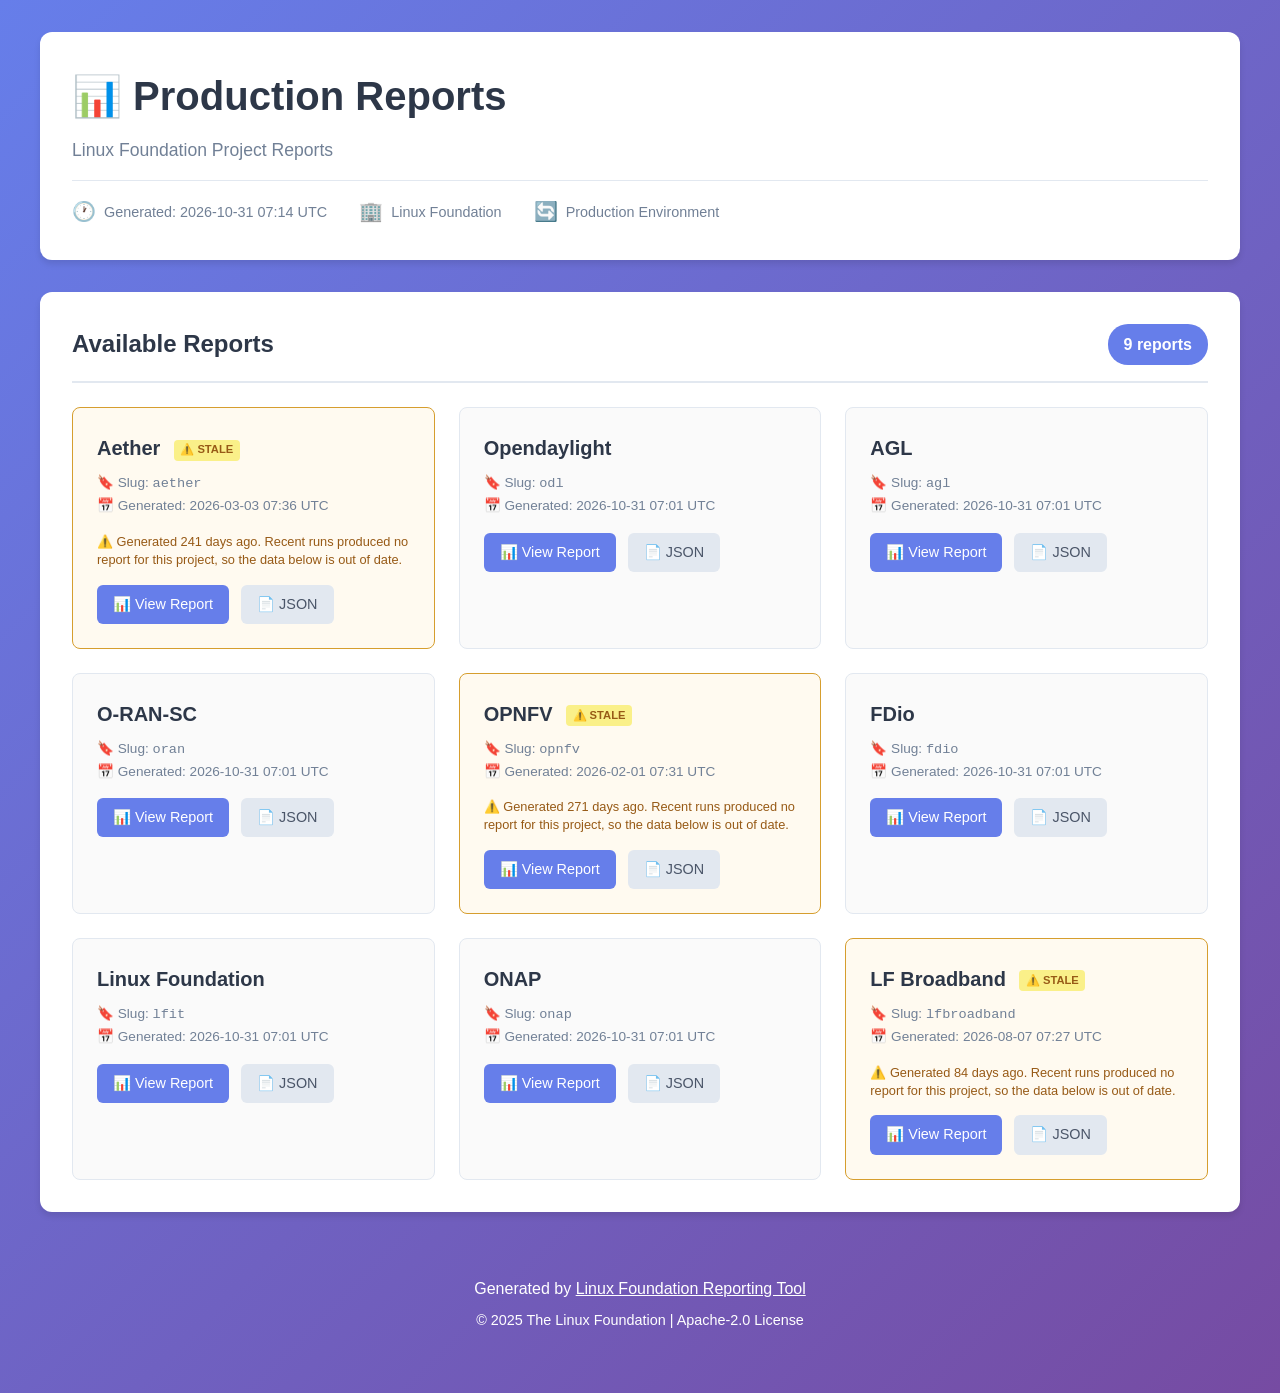
==== commit 8fc3dabd: "chore: update production reports (run 41178892819) Generated: 2026-10-31T07:01:17Z Reports: 6 projec" ====
--- a/index.html
+++ b/index.html
@@ -236,7 +236,7 @@
       <div class="meta">
         <div class="meta-item">
           <span class="meta-icon">🕐</span>
-          <span>Generated: 2026-10-30 07:13 UTC</span>
+          <span>Generated: 2026-10-31 07:14 UTC</span>
         </div>
         <div class="meta-item">
           <span class="meta-icon">🏢</span>
@@ -262,7 +262,7 @@
             <div>🔖 Slug: <code>aether</code></div>
             <div>📅 Generated: 2026-03-03 07:36 UTC</div>
           </div>
-          <div class="stale-note">⚠️ Generated 240 days ago. Recent runs produced no report for this project, so the data below is out of date.</div>
+          <div class="stale-note">⚠️ Generated 241 days ago. Recent runs produced no report for this project, so the data below is out of date.</div>
           <div class="report-links">
             <a href="/project-reporting-tool/aether/report.html" class="btn btn-primary">
               📊 View Report
@@ -276,7 +276,7 @@
           <div class="report-name">Opendaylight</div>
           <div class="report-info">
             <div>🔖 Slug: <code>odl</code></div>
-            <div>📅 Generated: 2026-10-30 07:02 UTC</div>
+            <div>📅 Generated: 2026-10-31 07:01 UTC</div>
           </div>
           
           <div class="report-links">
@@ -292,7 +292,7 @@
           <div class="report-name">AGL</div>
           <div class="report-info">
             <div>🔖 Slug: <code>agl</code></div>
-            <div>📅 Generated: 2026-10-30 07:02 UTC</div>
+            <div>📅 Generated: 2026-10-31 07:01 UTC</div>
           </div>
           
           <div class="report-links">
@@ -308,7 +308,7 @@
           <div class="report-name">O-RAN-SC</div>
           <div class="report-info">
             <div>🔖 Slug: <code>oran</code></div>
-            <div>📅 Generated: 2026-10-30 07:02 UTC</div>
+            <div>📅 Generated: 2026-10-31 07:01 UTC</div>
           </div>
           
           <div class="report-links">
@@ -326,7 +326,7 @@
             <div>🔖 Slug: <code>opnfv</code></div>
             <div>📅 Generated: 2026-02-01 07:31 UTC</div>
           </div>
-          <div class="stale-note">⚠️ Generated 270 days ago. Recent runs produced no report for this project, so the data below is out of date.</div>
+          <div class="stale-note">⚠️ Generated 271 days ago. Recent runs produced no report for this project, so the data below is out of date.</div>
           <div class="report-links">
             <a href="/project-reporting-tool/opnfv/report.html" class="btn btn-primary">
               📊 View Report
@@ -340,7 +340,7 @@
           <div class="report-name">FDio</div>
           <div class="report-info">
             <div>🔖 Slug: <code>fdio</code></div>
-            <div>📅 Generated: 2026-10-30 07:02 UTC</div>
+            <div>📅 Generated: 2026-10-31 07:01 UTC</div>
           </div>
           
           <div class="report-links">
@@ -356,7 +356,7 @@
           <div class="report-name">Linux Foundation</div>
           <div class="report-info">
             <div>🔖 Slug: <code>lfit</code></div>
-            <div>📅 Generated: 2026-10-30 07:02 UTC</div>
+            <div>📅 Generated: 2026-10-31 07:01 UTC</div>
           </div>
           
           <div class="report-links">
@@ -372,7 +372,7 @@
           <div class="report-name">ONAP</div>
           <div class="report-info">
             <div>🔖 Slug: <code>onap</code></div>
-            <div>📅 Generated: 2026-10-30 07:02 UTC</div>
+            <div>📅 Generated: 2026-10-31 07:01 UTC</div>
           </div>
           
           <div class="report-links">
@@ -390,7 +390,7 @@
             <div>🔖 Slug: <code>lfbroadband</code></div>
             <div>📅 Generated: 2026-08-07 07:27 UTC</div>
           </div>
-          <div class="stale-note">⚠️ Generated 83 days ago. Recent runs produced no report for this project, so the data below is out of date.</div>
+          <div class="stale-note">⚠️ Generated 84 days ago. Recent runs produced no report for this project, so the data below is out of date.</div>
           <div class="report-links">
             <a href="/project-reporting-tool/lfbroadband/report.html" class="btn btn-primary">
               📊 View Report
